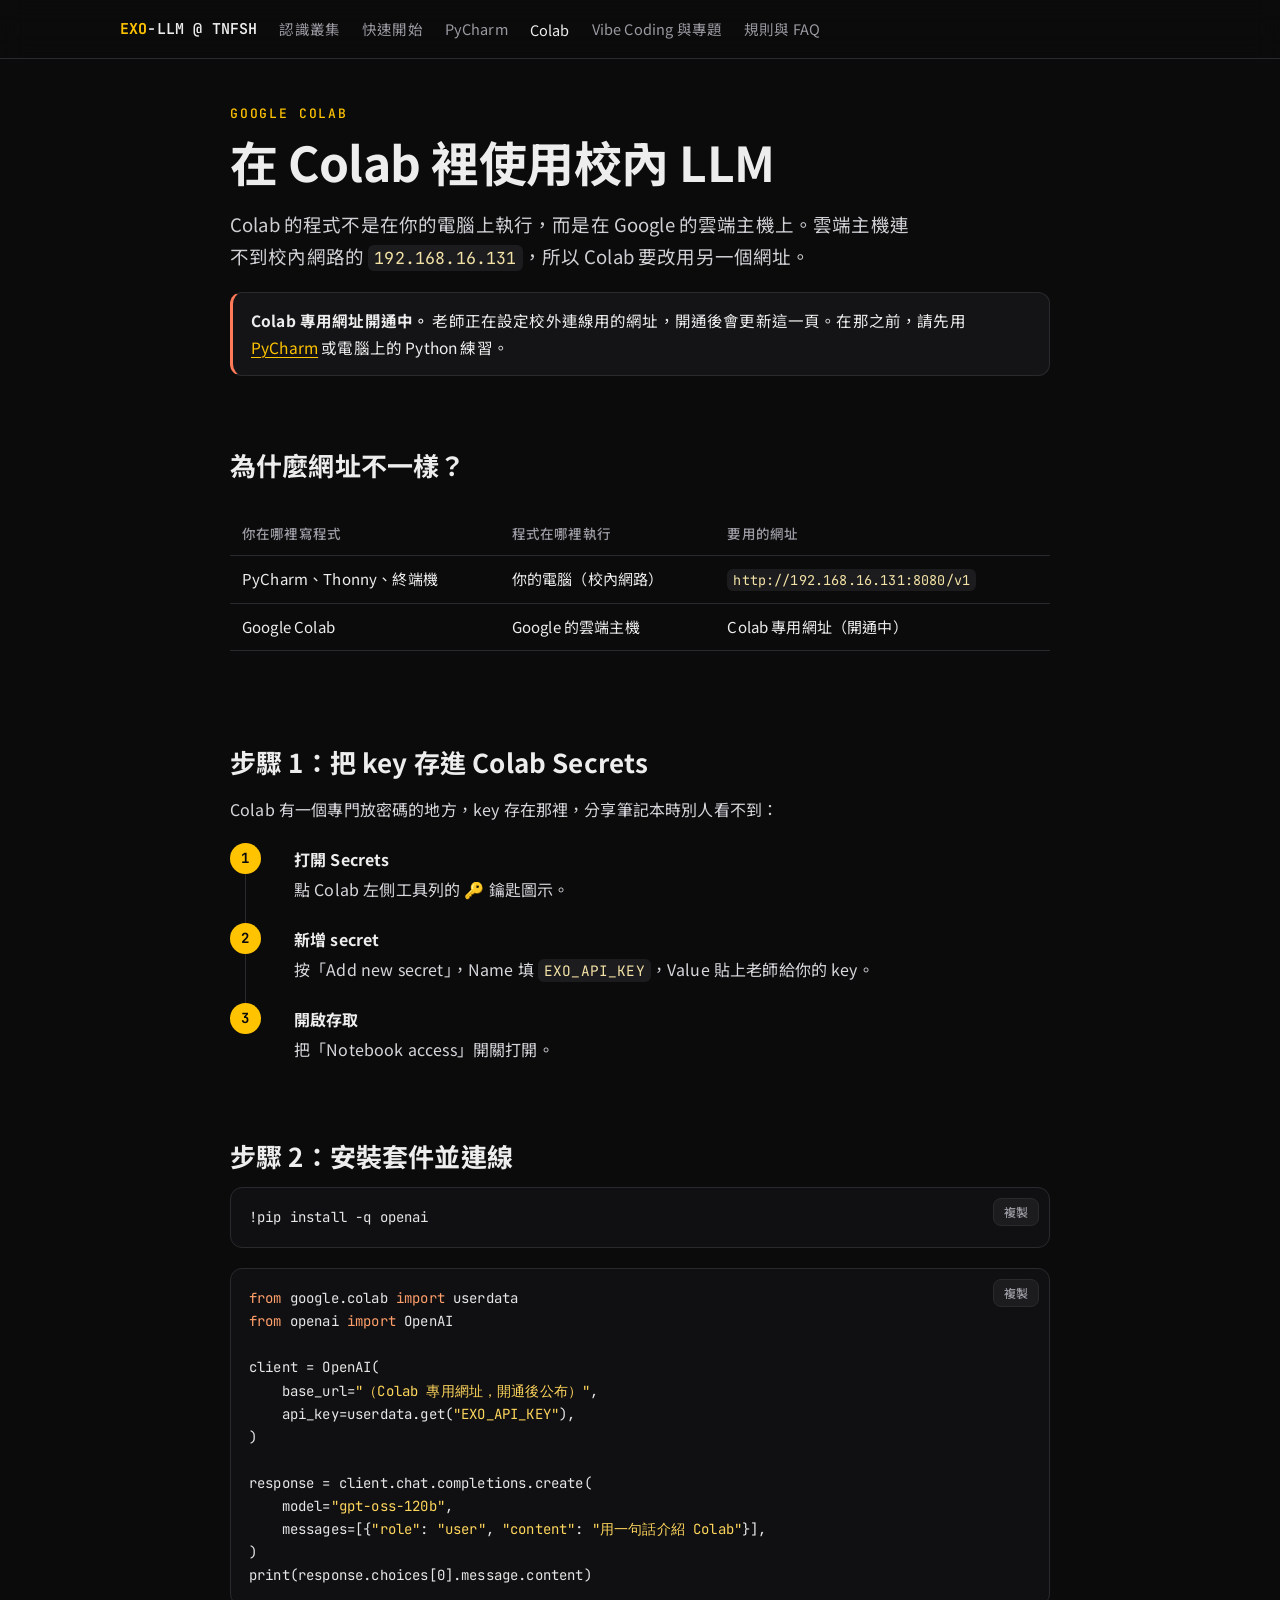
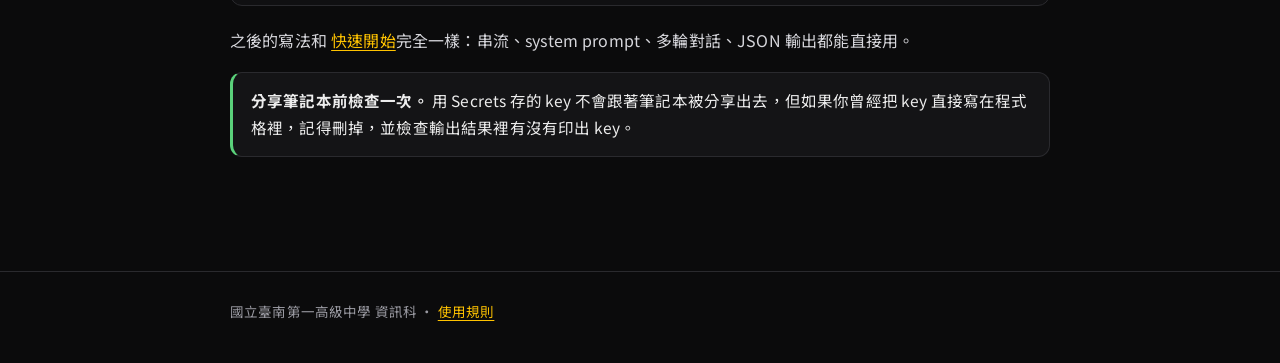
==== colab.html @ ceb1ad0b "EXO-LLM 介紹網站與輪播投影片 Co-Authored-By: Claude Opus 5.5 <noreply@anthropic.com>" ====
<!doctype html>
<html lang="zh-Hant">
<head>
<meta charset="utf-8">
<meta name="viewport" content="width=device-width, initial-scale=1">
<title>Google Colab · EXO-LLM</title>
<link rel="preconnect" href="https://fonts.googleapis.com">
<link rel="preconnect" href="https://fonts.gstatic.com" crossorigin>
<link href="https://fonts.googleapis.com/css2?family=JetBrains+Mono:wght@500;600&family=Noto+Sans+TC:wght@400;500;700&display=swap" rel="stylesheet">
<link rel="stylesheet" href="assets/site.css">
</head>
<body>
<nav class="nav"><div class="nav-in">
  <a class="brand" href="index.html"><b>EXO</b>-LLM @ TNFSH</a>
  <a class="l" href="index.html">認識叢集</a>
  <a class="l" href="start.html">快速開始</a>
  <a class="l" href="pycharm.html">PyCharm</a>
  <a class="l" href="colab.html">Colab</a>
  <a class="l" href="vibe.html">Vibe Coding 與專題</a>
  <a class="l" href="faq.html">規則與 FAQ</a>
</div></nav>

<main class="wrap">
  <div class="eyebrow">Google Colab</div>
  <h1>在 Colab 裡使用校內 LLM</h1>
  <p class="lead">Colab 的程式不是在你的電腦上執行，而是在 Google 的雲端主機上。雲端主機連不到校內網路的 <code>192.168.16.131</code>，所以 Colab 要改用另一個網址。</p>

  <div class="warn" id="pending"><b>Colab 專用網址開通中。</b> 老師正在設定校外連線用的網址，開通後會更新這一頁。在那之前，請先用 <a href="pycharm.html">PyCharm</a> 或電腦上的 Python 練習。</div>

  <h2>為什麼網址不一樣？</h2>
  <div class="tbl"><table>
    <tr><th>你在哪裡寫程式</th><th>程式在哪裡執行</th><th>要用的網址</th></tr>
    <tr><td>PyCharm、Thonny、終端機</td><td>你的電腦（校內網路）</td><td><code>http://192.168.16.131:8080/v1</code></td></tr>
    <tr><td>Google Colab</td><td>Google 的雲端主機</td><td>Colab 專用網址（開通中）</td></tr>
  </table></div>

  <h2>步驟 1：把 key 存進 Colab Secrets</h2>
  <p>Colab 有一個專門放密碼的地方，key 存在那裡，分享筆記本時別人看不到：</p>
  <ol class="steps">
    <li><b>打開 Secrets</b>點 Colab 左側工具列的 🔑 鑰匙圖示。</li>
    <li><b>新增 secret</b>按「Add new secret」，Name 填 <code>EXO_API_KEY</code>，Value 貼上老師給你的 key。</li>
    <li><b>開啟存取</b>把「Notebook access」開關打開。</li>
  </ol>

  <h2>步驟 2：安裝套件並連線</h2>
  <pre><code>!pip install -q openai</code></pre>
  <pre><code><span class="k">from</span> google.colab <span class="k">import</span> userdata
<span class="k">from</span> openai <span class="k">import</span> OpenAI

client = OpenAI(
    base_url=<span class="s">"（Colab 專用網址，開通後公布）"</span>,
    api_key=userdata.get(<span class="s">"EXO_API_KEY"</span>),
)

response = client.chat.completions.create(
    model=<span class="s">"gpt-oss-120b"</span>,
    messages=[{<span class="s">"role"</span>: <span class="s">"user"</span>, <span class="s">"content"</span>: <span class="s">"用一句話介紹 Colab"</span>}],
)
print(response.choices[0].message.content)</code></pre>
  <p>之後的寫法和 <a href="start.html">快速開始</a>完全一樣：串流、system prompt、多輪對話、JSON 輸出都能直接用。</p>

  <div class="tip"><b>分享筆記本前檢查一次。</b> 用 Secrets 存的 key 不會跟著筆記本被分享出去，但如果你曾經把 key 直接寫在程式格裡，記得刪掉，並檢查輸出結果裡有沒有印出 key。</div>
</main>

<footer><div class="wrap">國立臺南第一高級中學 資訊科 · <a href="faq.html">使用規則</a></div></footer>
<script src="assets/site.js"></script>
</body>
</html>
---- assets/site.css ----
/* TNFSH EXO-LLM 教學網站 — 黑底黃光，呼應 EXO 介面 */
:root {
  color-scheme: dark;
  --bg: #0b0b0c;
  --surface: #141416;
  --raised: #1c1c1f;
  --line: #2a2a2e;
  --text: #ededed;
  --muted: #9a9aa2;
  --accent: #ffc300;
  --accent-ink: #0b0b0c;
  --accent-soft: rgba(255, 195, 0, .12);
  --ok: #5ad17a;
  --warn: #ff7a59;
  --mono: "JetBrains Mono", ui-monospace, "SF Mono", Menlo, Consolas, monospace;
  --sans: "Noto Sans TC", -apple-system, "PingFang TC", "Microsoft JhengHei", system-ui, sans-serif;
  --radius: 14px;
}
* { box-sizing: border-box; }
html { scroll-behavior: smooth; }
body {
  margin: 0; background: var(--bg); color: var(--text);
  font: 16px/1.75 var(--sans); letter-spacing: .01em;
  -webkit-font-smoothing: antialiased;
}
a { color: var(--accent); text-decoration-thickness: 1px; text-underline-offset: 3px; }
a:hover { text-decoration-thickness: 2px; }

/* 頂部導覽 */
.nav {
  position: sticky; top: 0; z-index: 10;
  background: rgba(11, 11, 12, .82); backdrop-filter: blur(14px);
  border-bottom: 1px solid var(--line);
}
.nav-in {
  max-width: 1080px; margin: 0 auto; padding: 0 20px;
  display: flex; align-items: center; gap: 22px; height: 58px; overflow-x: auto;
}
.brand { font: 600 15px/1 var(--mono); color: var(--text); text-decoration: none; white-space: nowrap; }
.brand b { color: var(--accent); }
.nav-in a.l { color: var(--muted); text-decoration: none; font-size: 14.5px; white-space: nowrap; }
.nav-in a.l:hover, .nav-in a.l[aria-current] { color: var(--text); }
.nav-in a.l[aria-current] { box-shadow: inset 0 -2px 0 var(--accent); padding-bottom: 17px; margin-bottom: -19px; }

.wrap { max-width: 860px; margin: 0 auto; padding: 48px 20px 96px; }
.wide { max-width: 1080px; }

/* 標題 */
.eyebrow { font: 500 13px/1 var(--mono); color: var(--accent); letter-spacing: .14em; text-transform: uppercase; }
h1 { font-size: clamp(32px, 5vw, 48px); line-height: 1.15; margin: 14px 0 16px; letter-spacing: -.01em; font-weight: 700; }
h2 { font-size: 26px; line-height: 1.3; margin: 64px 0 14px; padding-top: 8px; }
h3 { font-size: 19px; margin: 32px 0 8px; }
.lead { font-size: 18.5px; color: #cfcfd4; max-width: 680px; }
p, li { color: #d6d6db; }
.muted { color: var(--muted); }
hr { border: 0; border-top: 1px solid var(--line); margin: 56px 0; }

/* 卡片格 */
.grid { display: grid; gap: 14px; grid-template-columns: repeat(auto-fit, minmax(230px, 1fr)); margin: 22px 0; }
.card {
  background: var(--surface); border: 1px solid var(--line); border-radius: var(--radius);
  padding: 20px 20px 18px; text-decoration: none; color: inherit; display: block;
}
a.card:hover { border-color: #3a3a40; background: var(--raised); }
.card .k { font: 600 12px/1 var(--mono); color: var(--accent); letter-spacing: .1em; }
.card h3 { margin: 10px 0 6px; font-size: 18px; color: var(--text); }
.card p { margin: 0; font-size: 15px; color: var(--muted); line-height: 1.65; }

/* 數據 */
.stats { display: grid; grid-template-columns: repeat(auto-fit, minmax(150px, 1fr)); gap: 1px; background: var(--line);
  border: 1px solid var(--line); border-radius: var(--radius); overflow: hidden; margin: 22px 0; }
.stat { background: var(--surface); padding: 18px 18px 16px; }
.stat .v { font: 600 30px/1.1 var(--mono); color: var(--accent); }
.stat .v small { font-size: 14px; color: var(--muted); font-weight: 500; margin-left: 4px; }
.stat .d { font-size: 13.5px; color: var(--muted); margin-top: 6px; line-height: 1.5; }

/* 程式碼 */
pre, code { font-family: var(--mono); }
code { font-size: .9em; background: var(--raised); padding: 2px 6px; border-radius: 6px; color: #f4e3a6; }
pre {
  position: relative; background: #101012; border: 1px solid var(--line); border-radius: 12px;
  padding: 18px 18px; overflow-x: auto; font-size: 14px; line-height: 1.65; margin: 14px 0 20px;
}
pre code { background: none; padding: 0; color: #e6e6e6; font-size: inherit; }
pre .c { color: #7d7d86; }
pre .s { color: #ffd65c; }
pre .k { color: #ff9f6b; }
.copy {
  position: absolute; top: 10px; right: 10px; font: 500 12px/1 var(--sans);
  background: var(--raised); color: var(--muted); border: 1px solid var(--line); border-radius: 8px;
  padding: 7px 10px; cursor: pointer;
}
.copy:hover { color: var(--text); }
.file { font: 500 12.5px/1 var(--mono); color: var(--muted); margin: 18px 0 -6px; }

/* 提示框 */
.note, .warn, .tip {
  border-radius: 12px; padding: 14px 16px 14px 18px; margin: 18px 0; font-size: 15.5px;
  border: 1px solid var(--line); background: var(--surface); border-left: 3px solid var(--accent);
}
.warn { border-left-color: var(--warn); }
.tip { border-left-color: var(--ok); }
.note > :first-child, .warn > :first-child, .tip > :first-child { margin-top: 0; }
.note > :last-child, .warn > :last-child, .tip > :last-child { margin-bottom: 0; }
.note b:first-child, .warn b:first-child, .tip b:first-child { color: var(--text); }

/* 步驟 */
ol.steps { counter-reset: s; list-style: none; padding: 0; margin: 20px 0; }
ol.steps > li { counter-increment: s; position: relative; padding: 2px 0 20px 48px; border-left: 1px solid var(--line); margin-left: 15px; }
ol.steps > li:last-child { border-left-color: transparent; padding-bottom: 4px; }
ol.steps > li::before {
  content: counter(s); position: absolute; left: -16px; top: 0; width: 31px; height: 31px; border-radius: 50%;
  background: var(--accent); color: var(--accent-ink); font: 700 14px/31px var(--mono); text-align: center;
}
ol.steps > li > b:first-child { color: var(--text); display: block; margin-bottom: 2px; }

/* 表格 */
table { width: 100%; border-collapse: collapse; margin: 16px 0 22px; font-size: 15px; }
th, td { text-align: left; padding: 10px 12px; border-bottom: 1px solid var(--line); vertical-align: top; }
th { color: var(--muted); font-weight: 500; font-size: 13.5px; }
td code { white-space: nowrap; }
.tbl { overflow-x: auto; }

/* 架構圖 */
.diagram { background: var(--surface); border: 1px solid var(--line); border-radius: var(--radius); padding: 18px; margin: 22px 0; }
.diagram svg { width: 100%; height: auto; display: block; }

.btn {
  display: inline-block; background: var(--accent); color: var(--accent-ink); font-weight: 700;
  padding: 12px 20px; border-radius: 999px; text-decoration: none; margin: 6px 10px 6px 0;
}
.btn.ghost { background: transparent; color: var(--text); border: 1px solid #3a3a40; font-weight: 500; }
.btn:hover { text-decoration: none; filter: brightness(1.05); }

footer { border-top: 1px solid var(--line); color: var(--muted); font-size: 13.5px; }
footer .wrap { padding: 28px 20px 40px; }

@media (max-width: 640px) {
  .wrap { padding: 32px 16px 72px; }
  h2 { margin-top: 48px; font-size: 23px; }
  pre { font-size: 13px; padding: 14px; }
}
@media (prefers-reduced-motion: reduce) { html { scroll-behavior: auto; } }
[id] { scroll-margin-top: 76px; }
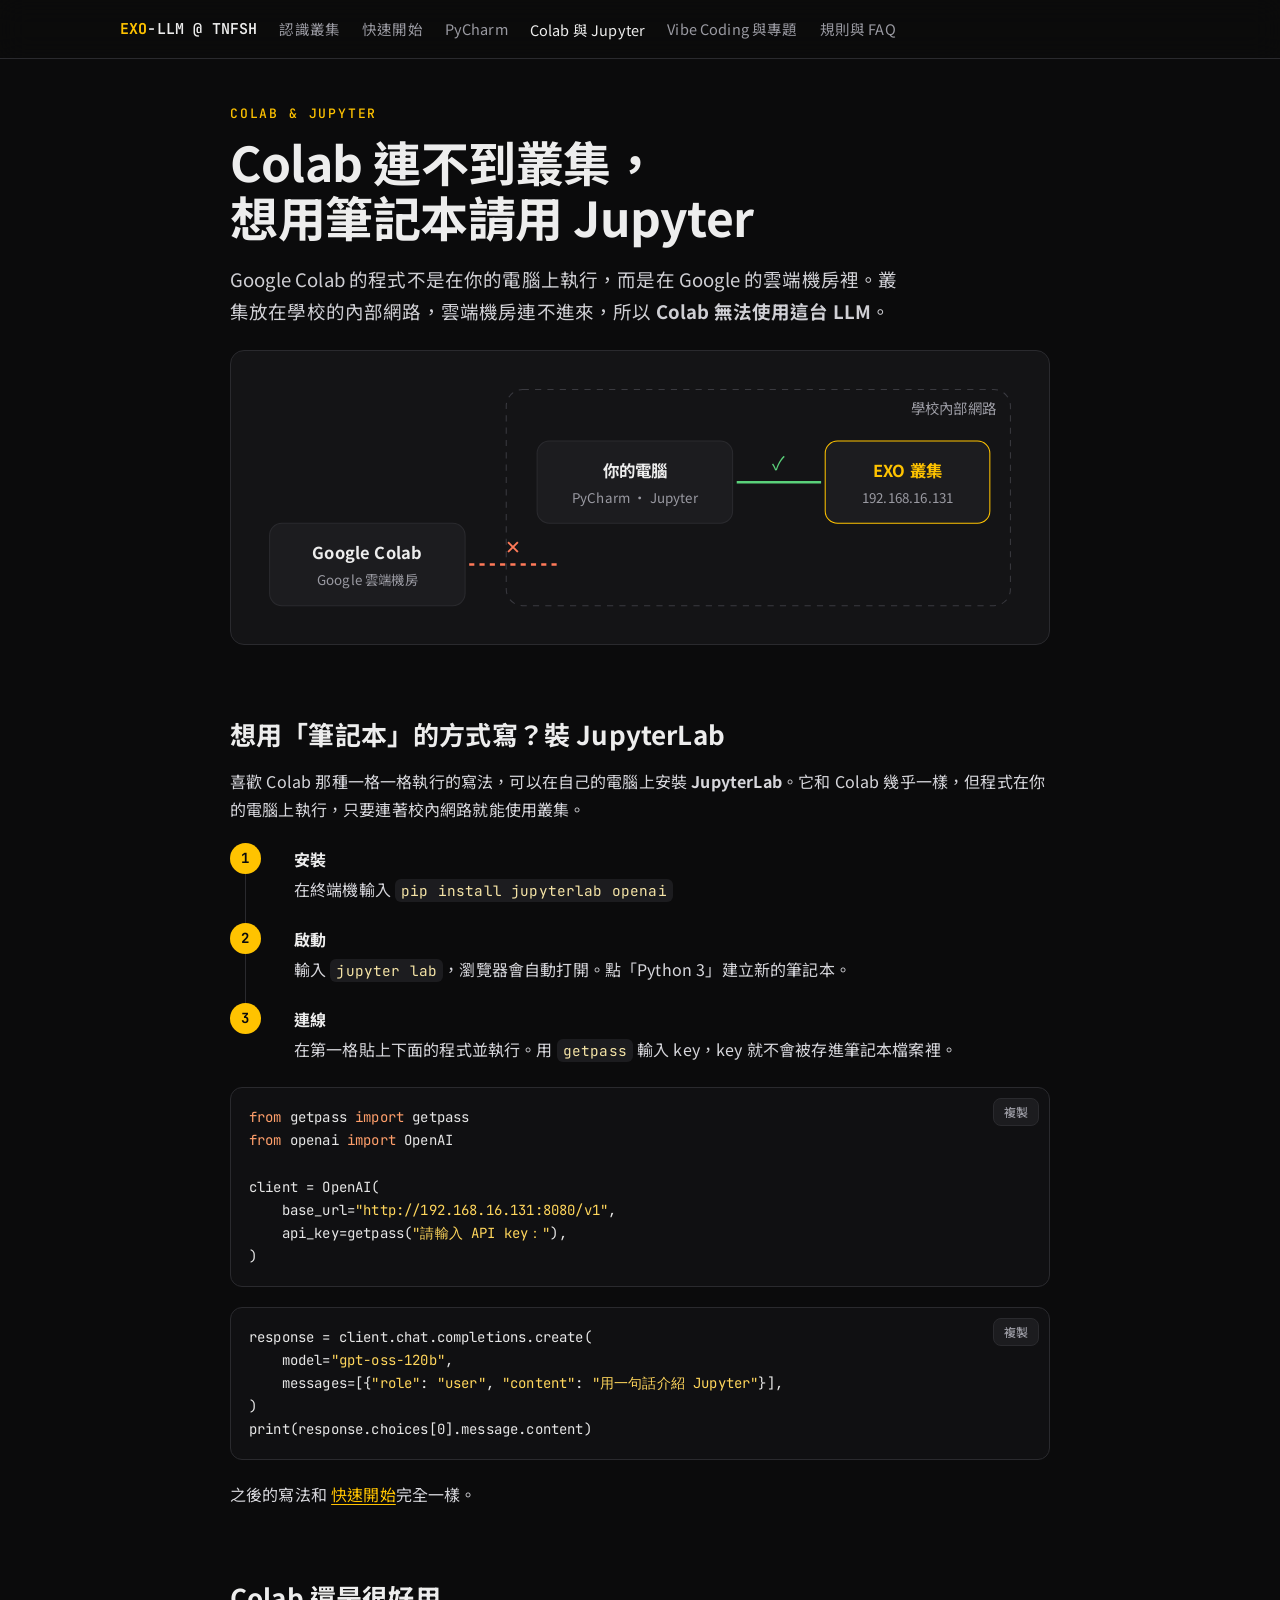
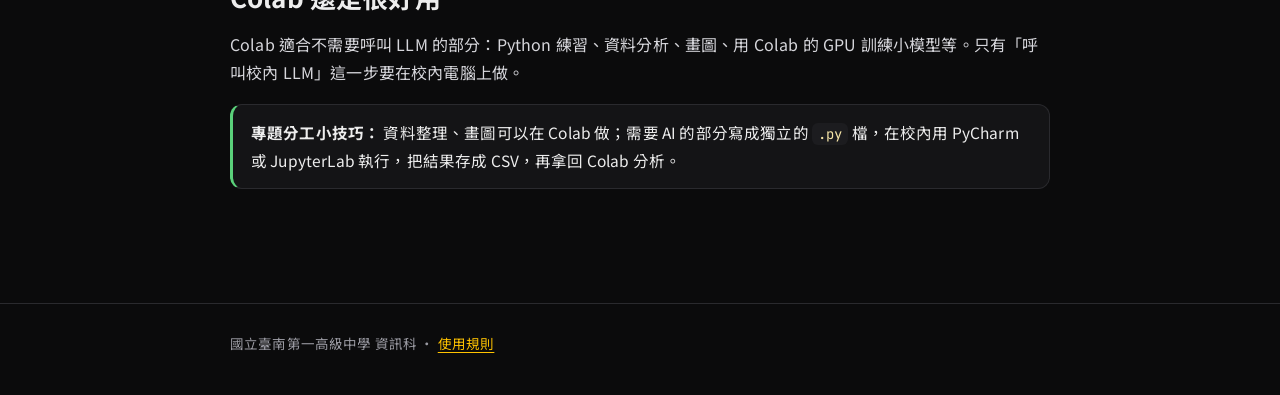
==== commit a38fc8f2: "Colab 不接 LLM：改為說明原因並引導使用本機 JupyterLab Co-Authored-By: Claude Opus 5.5 <noreply@anthropic.com>" ====
--- a/colab.html
+++ b/colab.html
@@ -3,7 +3,7 @@
 <head>
 <meta charset="utf-8">
 <meta name="viewport" content="width=device-width, initial-scale=1">
-<title>Google Colab · EXO-LLM</title>
+<title>Colab 與 Jupyter · EXO-LLM</title>
 <link rel="preconnect" href="https://fonts.googleapis.com">
 <link rel="preconnect" href="https://fonts.gstatic.com" crossorigin>
 <link href="https://fonts.googleapis.com/css2?family=JetBrains+Mono:wght@500;600&family=Noto+Sans+TC:wght@400;500;700&display=swap" rel="stylesheet">
@@ -15,51 +15,60 @@
   <a class="l" href="index.html">認識叢集</a>
   <a class="l" href="start.html">快速開始</a>
   <a class="l" href="pycharm.html">PyCharm</a>
-  <a class="l" href="colab.html">Colab</a>
+  <a class="l" href="colab.html">Colab 與 Jupyter</a>
   <a class="l" href="vibe.html">Vibe Coding 與專題</a>
   <a class="l" href="faq.html">規則與 FAQ</a>
 </div></nav>
 
 <main class="wrap">
-  <div class="eyebrow">Google Colab</div>
-  <h1>在 Colab 裡使用校內 LLM</h1>
-  <p class="lead">Colab 的程式不是在你的電腦上執行，而是在 Google 的雲端主機上。雲端主機連不到校內網路的 <code>192.168.16.131</code>，所以 Colab 要改用另一個網址。</p>
+  <div class="eyebrow">Colab &amp; Jupyter</div>
+  <h1>Colab 連不到叢集，<br>想用筆記本請用 Jupyter</h1>
+  <p class="lead">Google Colab 的程式不是在你的電腦上執行，而是在 Google 的雲端機房裡。叢集放在學校的內部網路，雲端機房連不進來，所以 <b>Colab 無法使用這台 LLM</b>。</p>
 
-  <div class="warn" id="pending"><b>Colab 專用網址開通中。</b> 老師正在設定校外連線用的網址，開通後會更新這一頁。在那之前，請先用 <a href="pycharm.html">PyCharm</a> 或電腦上的 Python 練習。</div>
+  <div class="diagram" role="img" aria-label="示意圖：校內電腦可以連到叢集，Google Colab 在校外連不到">
+    <svg viewBox="0 0 760 250" xmlns="http://www.w3.org/2000/svg" font-family="Noto Sans TC, PingFang TC, sans-serif">
+      <rect x="250" y="20" width="490" height="210" rx="16" fill="none" stroke="#3a3a40" stroke-dasharray="6 6"/>
+      <text x="726" y="44" text-anchor="end" fill="#9a9aa2" font-size="14">學校內部網路</text>
+      <rect x="280" y="70" width="190" height="80" rx="12" fill="#1c1c1f" stroke="#2a2a2e"/>
+      <text x="375" y="105" text-anchor="middle" fill="#ededed" font-size="16" font-weight="700">你的電腦</text>
+      <text x="375" y="130" text-anchor="middle" fill="#9a9aa2" font-size="13">PyCharm · Jupyter</text>
+      <line x1="474" y1="110" x2="556" y2="110" stroke="#5ad17a" stroke-width="2.5"/>
+      <text x="515" y="98" text-anchor="middle" fill="#5ad17a" font-size="18">✓</text>
+      <rect x="560" y="70" width="160" height="80" rx="12" fill="#1c1c1f" stroke="#ffc300"/>
+      <text x="640" y="105" text-anchor="middle" fill="#ffc300" font-size="16" font-weight="700">EXO 叢集</text>
+      <text x="640" y="130" text-anchor="middle" fill="#9a9aa2" font-size="13">192.168.16.131</text>
+      <rect x="20" y="150" width="190" height="80" rx="12" fill="#1c1c1f" stroke="#2a2a2e"/>
+      <text x="115" y="185" text-anchor="middle" fill="#ededed" font-size="16" font-weight="700">Google Colab</text>
+      <text x="115" y="210" text-anchor="middle" fill="#9a9aa2" font-size="13">Google 雲端機房</text>
+      <line x1="214" y1="190" x2="300" y2="190" stroke="#ff7a59" stroke-width="2.5" stroke-dasharray="5 5"/>
+      <text x="257" y="180" text-anchor="middle" fill="#ff7a59" font-size="18">✕</text>
+    </svg>
+  </div>
 
-  <h2>為什麼網址不一樣？</h2>
-  <div class="tbl"><table>
-    <tr><th>你在哪裡寫程式</th><th>程式在哪裡執行</th><th>要用的網址</th></tr>
-    <tr><td>PyCharm、Thonny、終端機</td><td>你的電腦（校內網路）</td><td><code>http://192.168.16.131:8080/v1</code></td></tr>
-    <tr><td>Google Colab</td><td>Google 的雲端主機</td><td>Colab 專用網址（開通中）</td></tr>
-  </table></div>
-
-  <h2>步驟 1：把 key 存進 Colab Secrets</h2>
-  <p>Colab 有一個專門放密碼的地方，key 存在那裡，分享筆記本時別人看不到：</p>
+  <h2>想用「筆記本」的方式寫？裝 JupyterLab</h2>
+  <p>喜歡 Colab 那種一格一格執行的寫法，可以在自己的電腦上安裝 <b>JupyterLab</b>。它和 Colab 幾乎一樣，但程式在你的電腦上執行，只要連著校內網路就能使用叢集。</p>
   <ol class="steps">
-    <li><b>打開 Secrets</b>點 Colab 左側工具列的 🔑 鑰匙圖示。</li>
-    <li><b>新增 secret</b>按「Add new secret」，Name 填 <code>EXO_API_KEY</code>，Value 貼上老師給你的 key。</li>
-    <li><b>開啟存取</b>把「Notebook access」開關打開。</li>
+    <li><b>安裝</b>在終端機輸入 <code>pip install jupyterlab openai</code></li>
+    <li><b>啟動</b>輸入 <code>jupyter lab</code>，瀏覽器會自動打開。點「Python 3」建立新的筆記本。</li>
+    <li><b>連線</b>在第一格貼上下面的程式並執行。用 <code>getpass</code> 輸入 key，key 就不會被存進筆記本檔案裡。</li>
   </ol>
-
-  <h2>步驟 2：安裝套件並連線</h2>
-  <pre><code>!pip install -q openai</code></pre>
-  <pre><code><span class="k">from</span> google.colab <span class="k">import</span> userdata
+  <pre><code><span class="k">from</span> getpass <span class="k">import</span> getpass
 <span class="k">from</span> openai <span class="k">import</span> OpenAI
 
 client = OpenAI(
-    base_url=<span class="s">"（Colab 專用網址，開通後公布）"</span>,
-    api_key=userdata.get(<span class="s">"EXO_API_KEY"</span>),
-)
-
-response = client.chat.completions.create(
+    base_url=<span class="s">"http://192.168.16.131:8080/v1"</span>,
+    api_key=getpass(<span class="s">"請輸入 API key："</span>),
+)</code></pre>
+  <pre><code>response = client.chat.completions.create(
     model=<span class="s">"gpt-oss-120b"</span>,
-    messages=[{<span class="s">"role"</span>: <span class="s">"user"</span>, <span class="s">"content"</span>: <span class="s">"用一句話介紹 Colab"</span>}],
+    messages=[{<span class="s">"role"</span>: <span class="s">"user"</span>, <span class="s">"content"</span>: <span class="s">"用一句話介紹 Jupyter"</span>}],
 )
 print(response.choices[0].message.content)</code></pre>
-  <p>之後的寫法和 <a href="start.html">快速開始</a>完全一樣：串流、system prompt、多輪對話、JSON 輸出都能直接用。</p>
+  <p>之後的寫法和 <a href="start.html">快速開始</a>完全一樣。</p>
 
-  <div class="tip"><b>分享筆記本前檢查一次。</b> 用 Secrets 存的 key 不會跟著筆記本被分享出去，但如果你曾經把 key 直接寫在程式格裡，記得刪掉，並檢查輸出結果裡有沒有印出 key。</div>
+  <h2>Colab 還是很好用</h2>
+  <p>Colab 適合不需要呼叫 LLM 的部分：Python 練習、資料分析、畫圖、用 Colab 的 GPU 訓練小模型等。只有「呼叫校內 LLM」這一步要在校內電腦上做。</p>
+  <div class="tip"><b>專題分工小技巧：</b> 資料整理、畫圖可以在 Colab 做；需要 AI 的部分寫成獨立的 <code>.py</code> 檔，在校內用 PyCharm 或 JupyterLab 執行，把結果存成 CSV，再拿回 Colab 分析。</div>
 </main>
 
 <footer><div class="wrap">國立臺南第一高級中學 資訊科 · <a href="faq.html">使用規則</a></div></footer>
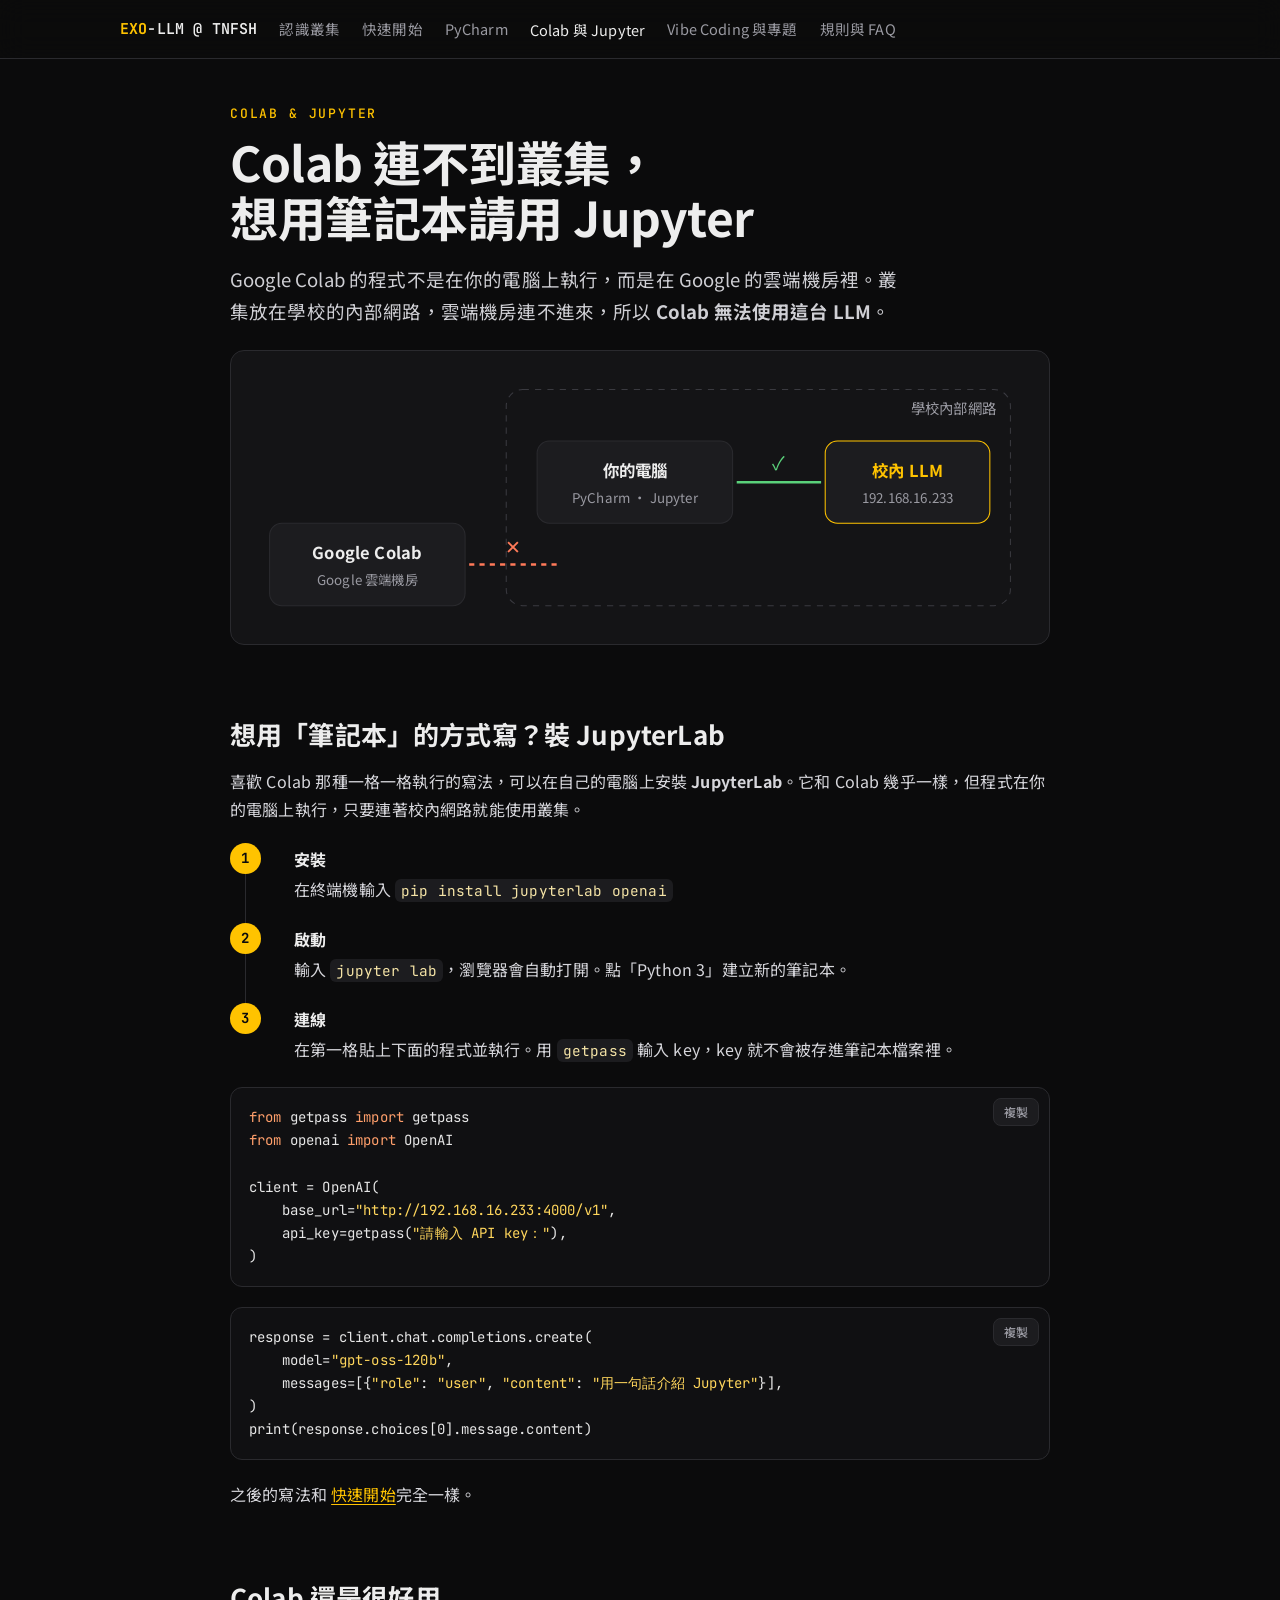
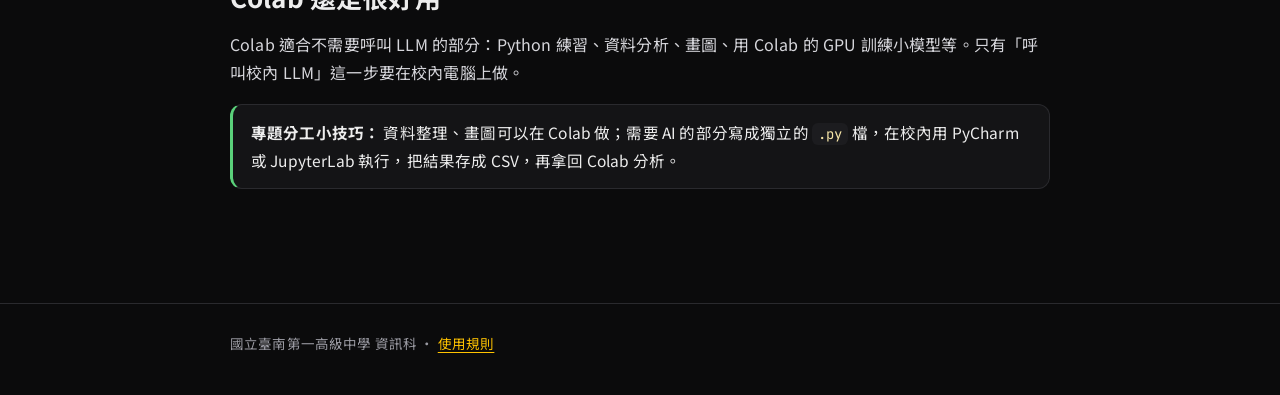
==== commit 2a8bdf28: "改由 LiteLLM（192.168.16.233:4000）分配 key 與統計用量 Co-Authored-By: Claude Opus 5.5 <noreply@anthropic.com>" ====
--- a/colab.html
+++ b/colab.html
@@ -35,8 +35,8 @@
       <line x1="474" y1="110" x2="556" y2="110" stroke="#5ad17a" stroke-width="2.5"/>
       <text x="515" y="98" text-anchor="middle" fill="#5ad17a" font-size="18">✓</text>
       <rect x="560" y="70" width="160" height="80" rx="12" fill="#1c1c1f" stroke="#ffc300"/>
-      <text x="640" y="105" text-anchor="middle" fill="#ffc300" font-size="16" font-weight="700">EXO 叢集</text>
-      <text x="640" y="130" text-anchor="middle" fill="#9a9aa2" font-size="13">192.168.16.131</text>
+      <text x="640" y="105" text-anchor="middle" fill="#ffc300" font-size="16" font-weight="700">校內 LLM</text>
+      <text x="640" y="130" text-anchor="middle" fill="#9a9aa2" font-size="13">192.168.16.233</text>
       <rect x="20" y="150" width="190" height="80" rx="12" fill="#1c1c1f" stroke="#2a2a2e"/>
       <text x="115" y="185" text-anchor="middle" fill="#ededed" font-size="16" font-weight="700">Google Colab</text>
       <text x="115" y="210" text-anchor="middle" fill="#9a9aa2" font-size="13">Google 雲端機房</text>
@@ -56,7 +56,7 @@
 <span class="k">from</span> openai <span class="k">import</span> OpenAI
 
 client = OpenAI(
-    base_url=<span class="s">"http://192.168.16.131:8080/v1"</span>,
+    base_url=<span class="s">"http://192.168.16.233:4000/v1"</span>,
     api_key=getpass(<span class="s">"請輸入 API key："</span>),
 )</code></pre>
   <pre><code>response = client.chat.completions.create(
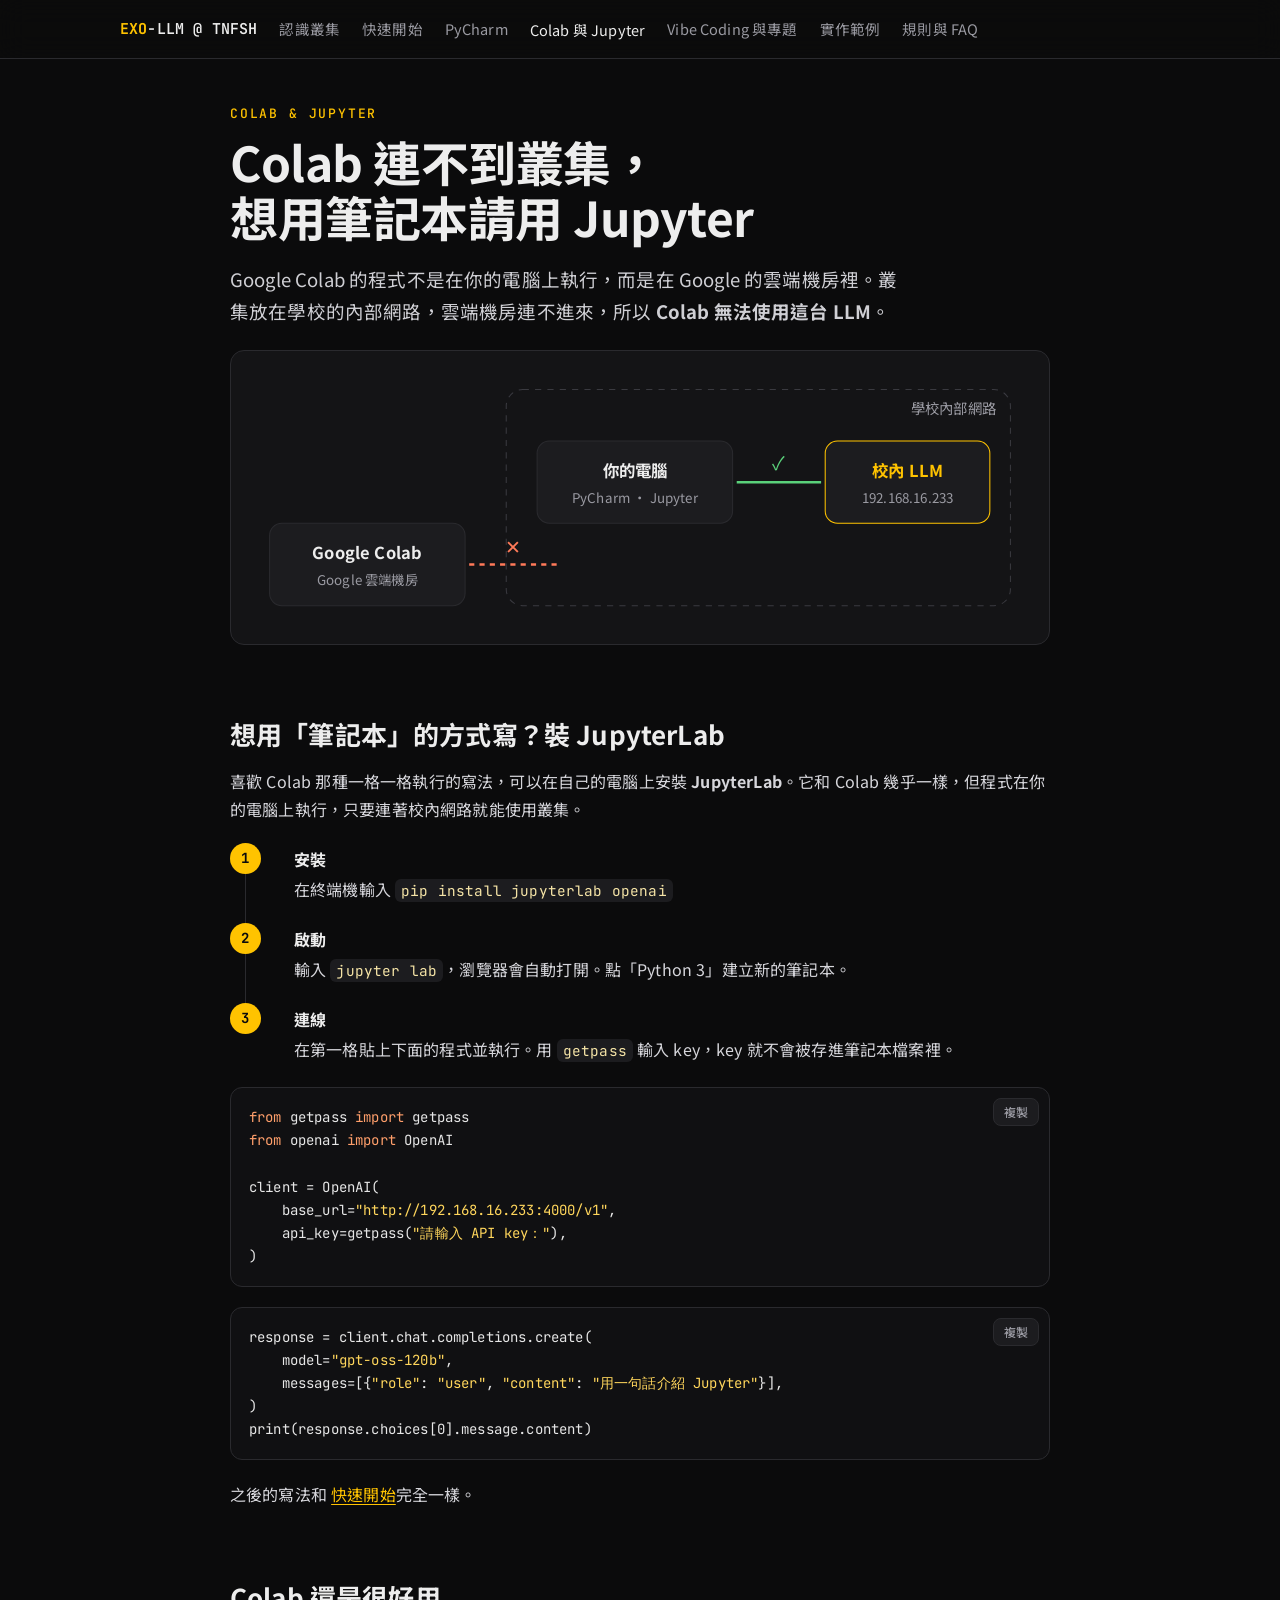
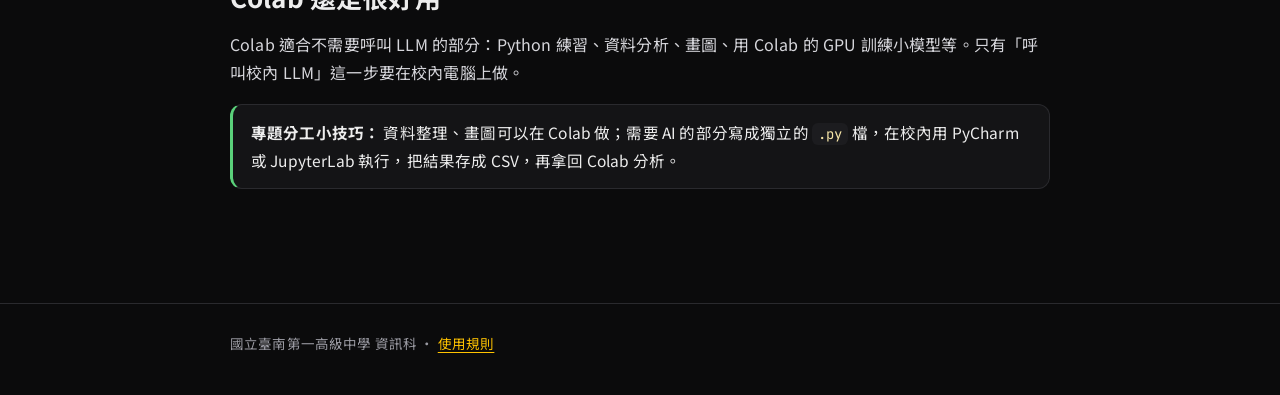
==== commit 13e8afdc: "新增實作範例「考試小幫手」：Streamlit 範例程式、教學頁、輪播與首頁連結 - examples/exam_bot：抓官網考試資訊交給 gpt-oss-120b 整理，key 存在 .strea" ====
--- a/colab.html
+++ b/colab.html
@@ -17,6 +17,7 @@
   <a class="l" href="pycharm.html">PyCharm</a>
   <a class="l" href="colab.html">Colab 與 Jupyter</a>
   <a class="l" href="vibe.html">Vibe Coding 與專題</a>
+  <a class="l" href="exambot.html">實作範例</a>
   <a class="l" href="faq.html">規則與 FAQ</a>
 </div></nav>
 
--- a/assets/site.css
+++ b/assets/site.css
@@ -121,6 +121,11 @@
 td code { white-space: nowrap; }
 .tbl { overflow-x: auto; }
 
+/* 照片 */
+.photo { margin: 36px 0 8px; }
+.photo img { width: 100%; height: auto; display: block; border-radius: var(--radius); border: 1px solid var(--line); aspect-ratio: 16 / 10; object-fit: cover; object-position: 50% 80%; }
+.photo figcaption { color: var(--muted); font-size: 14px; margin-top: 10px; }
+
 /* 架構圖 */
 .diagram { background: var(--surface); border: 1px solid var(--line); border-radius: var(--radius); padding: 18px; margin: 22px 0; }
 .diagram svg { width: 100%; height: auto; display: block; }
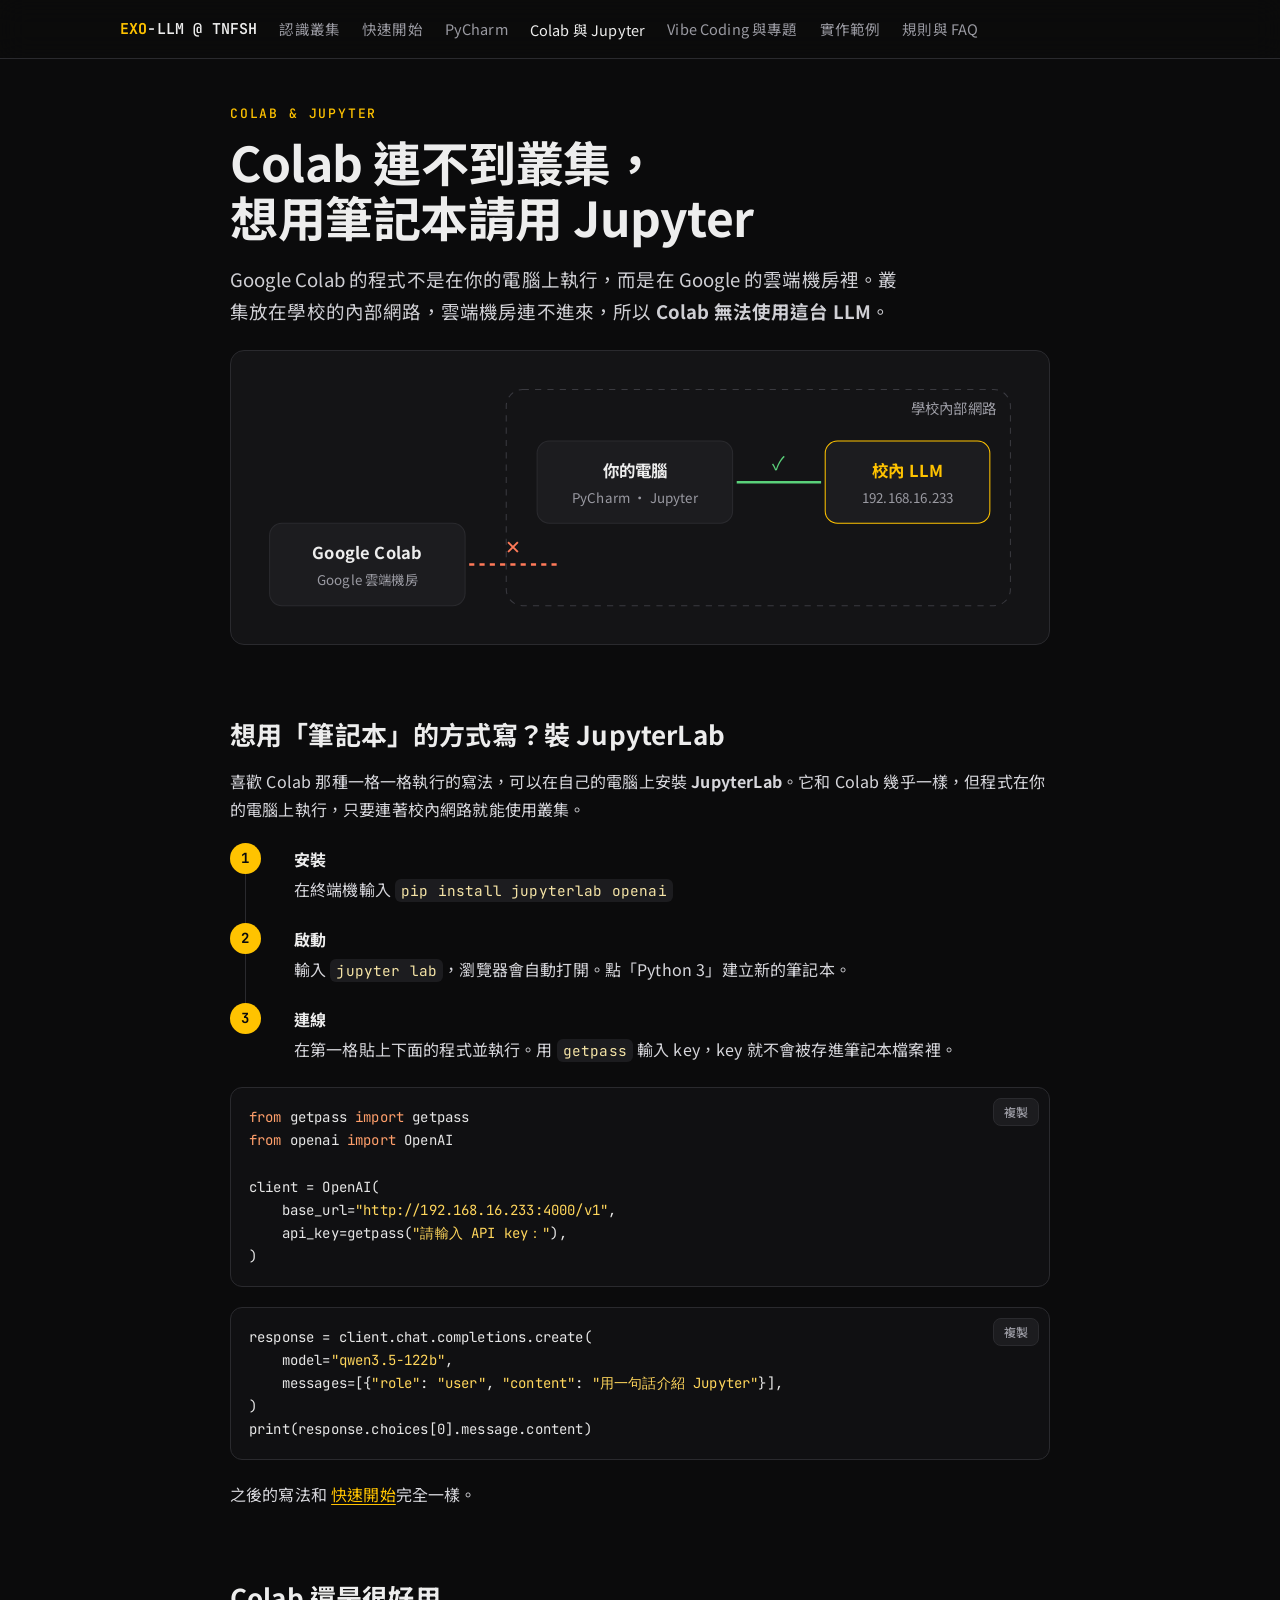
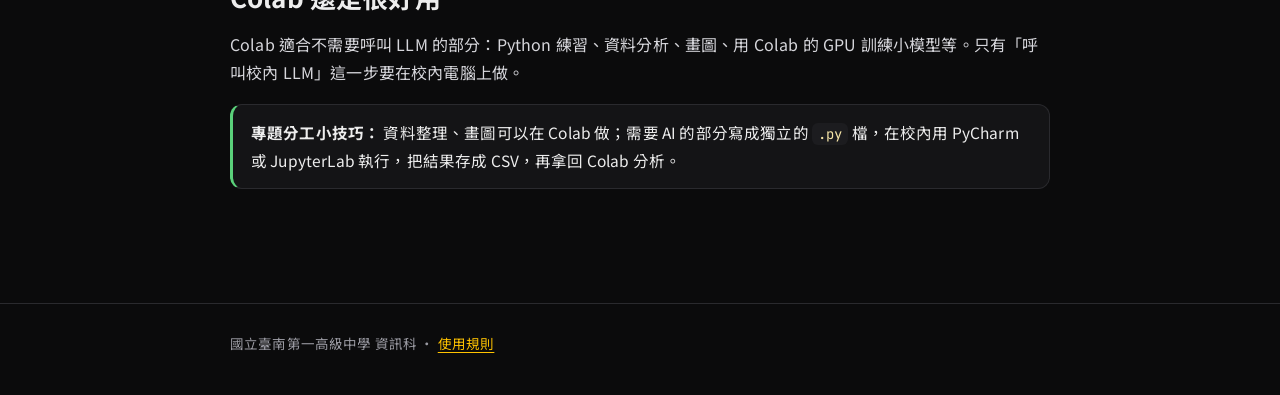
==== commit 6fb71fd9: "模型換成 Qwen3.5-122B：更新模型名稱、思考模式、看圖片、實測數據與分層圖 - 範例程式改用 qwen3.5-122b，移除 reasoning_effort - 新增「兩種模式」與「讓 A" ====
--- a/colab.html
+++ b/colab.html
@@ -61,7 +61,7 @@
     api_key=getpass(<span class="s">"請輸入 API key："</span>),
 )</code></pre>
   <pre><code>response = client.chat.completions.create(
-    model=<span class="s">"gpt-oss-120b"</span>,
+    model=<span class="s">"qwen3.5-122b"</span>,
     messages=[{<span class="s">"role"</span>: <span class="s">"user"</span>, <span class="s">"content"</span>: <span class="s">"用一句話介紹 Jupyter"</span>}],
 )
 print(response.choices[0].message.content)</code></pre>
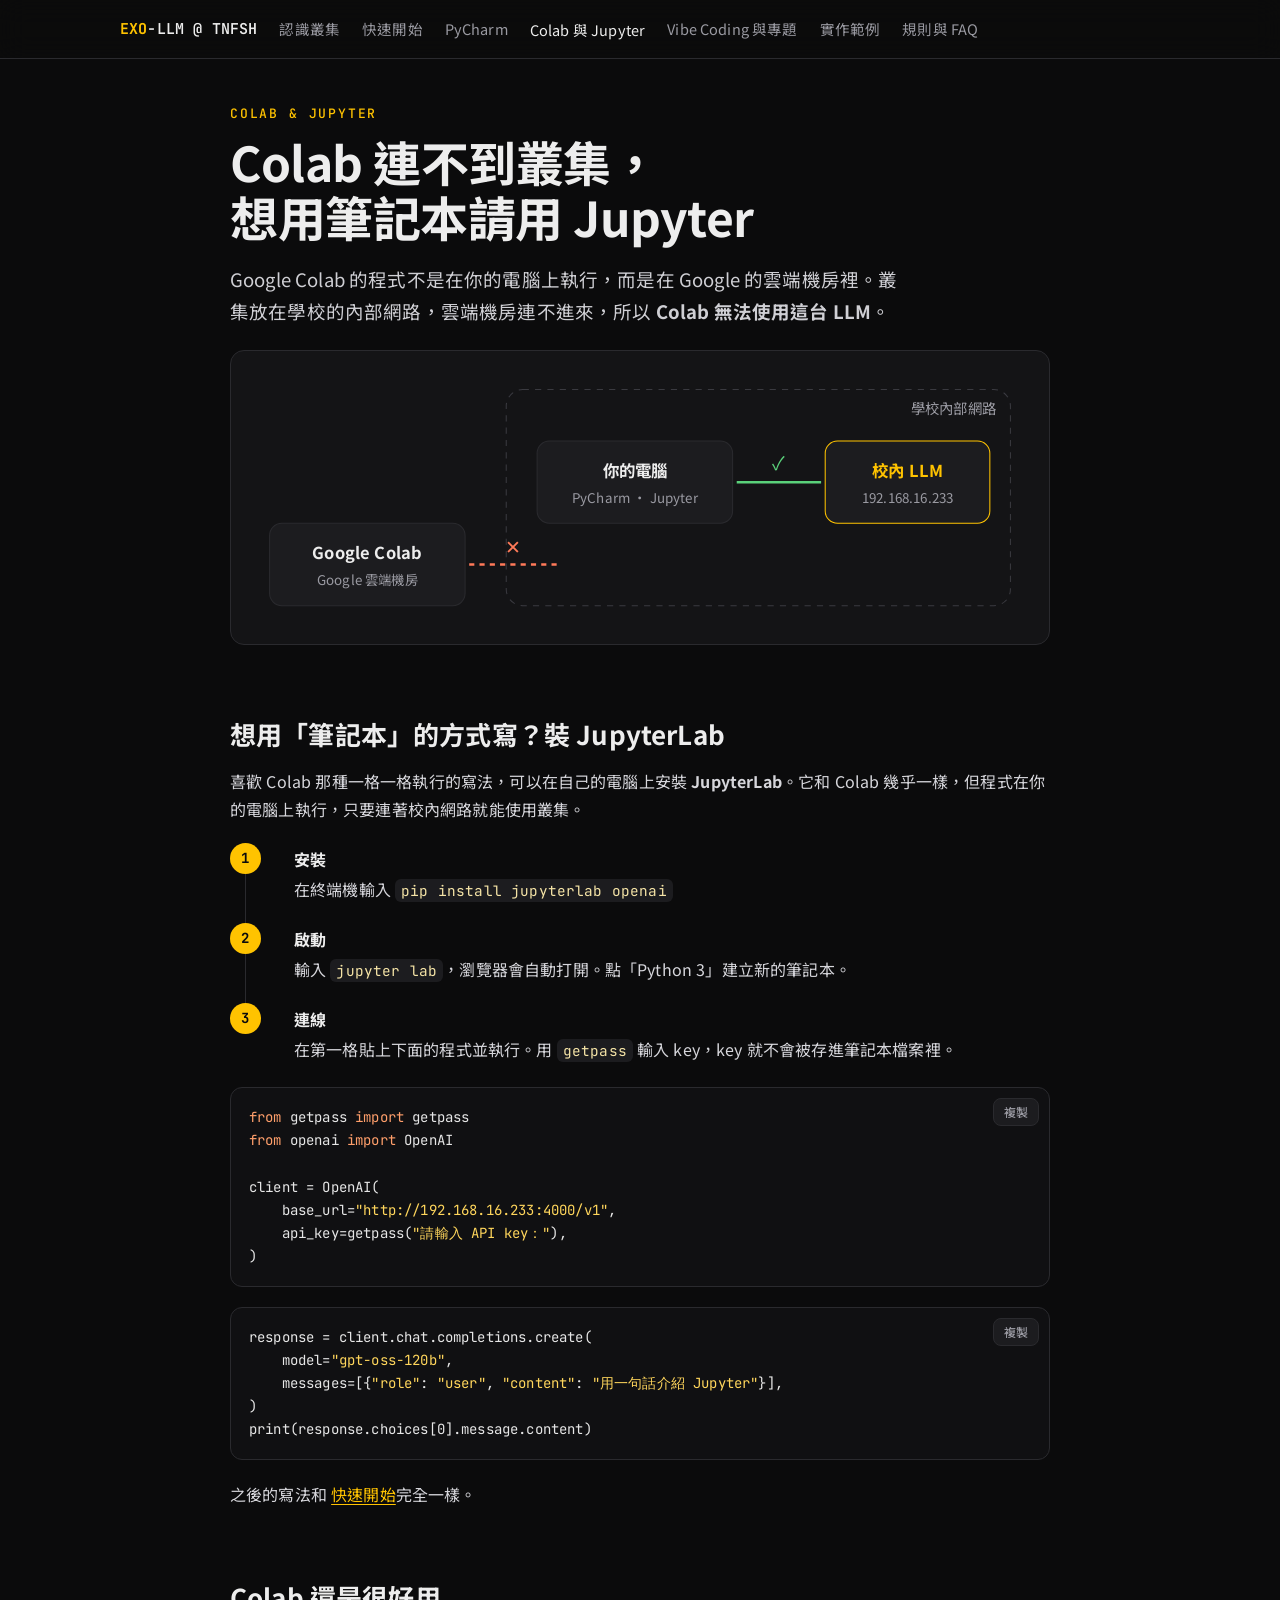
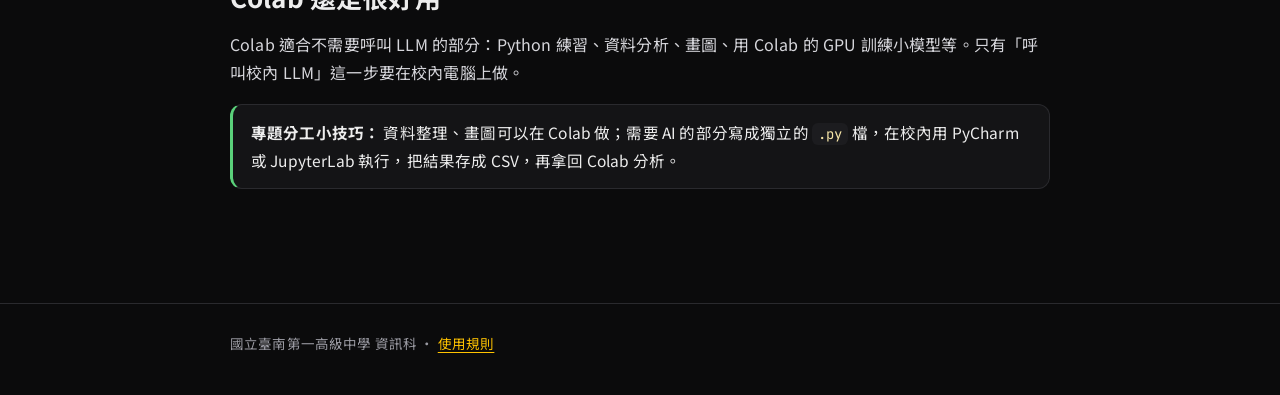
==== commit 8a142872: "換回 gpt-oss-120b：還原 6fb71fd（Qwen3.5-122B 版網站） Co-Authored-By: Claude Opus 5.5 <noreply@anthropic.com>" ====
--- a/colab.html
+++ b/colab.html
@@ -61,7 +61,7 @@
     api_key=getpass(<span class="s">"請輸入 API key："</span>),
 )</code></pre>
   <pre><code>response = client.chat.completions.create(
-    model=<span class="s">"qwen3.5-122b"</span>,
+    model=<span class="s">"gpt-oss-120b"</span>,
     messages=[{<span class="s">"role"</span>: <span class="s">"user"</span>, <span class="s">"content"</span>: <span class="s">"用一句話介紹 Jupyter"</span>}],
 )
 print(response.choices[0].message.content)</code></pre>
